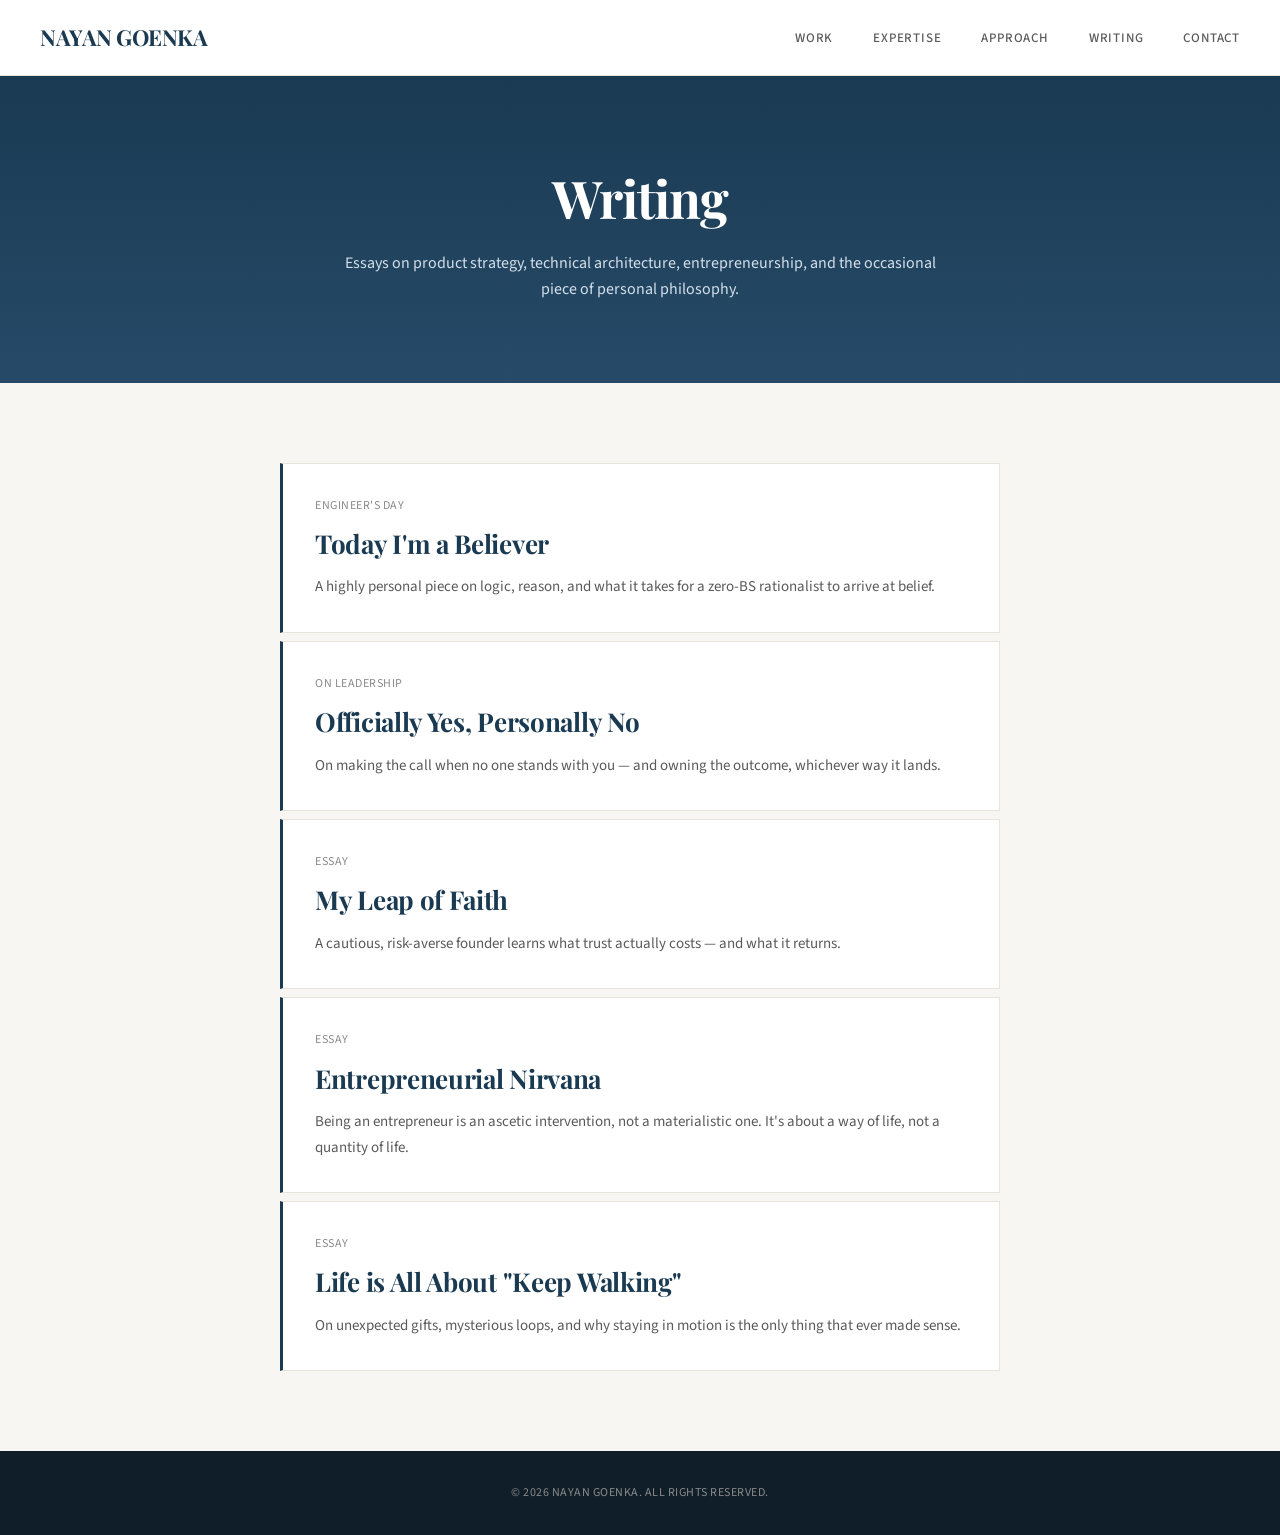
==== blog/index.html @ b5182fcf "Add blog index listing 5 curated posts" ====
<!DOCTYPE html>
<html lang="en">
<head>
    <meta charset="UTF-8">
    <meta name="viewport" content="width=device-width, initial-scale=1.0">
    <meta name="description" content="Writing by Nayan Goenka on product strategy, technical architecture, entrepreneurship, and personal philosophy.">
    <link rel="canonical" href="https://nayangoenka.me/blog/">
    <meta name="robots" content="index, follow">
    <meta name="author" content="Nayan Goenka">

    <meta property="og:title" content="Writing | Nayan Goenka">
    <meta property="og:description" content="Essays on product, architecture, entrepreneurship, and philosophy.">
    <meta property="og:type" content="website">
    <meta property="og:url" content="https://nayangoenka.me/blog/">

    <title>Writing | Nayan Goenka</title>

    <link href="https://fonts.googleapis.com/css2?family=Playfair+Display:wght@600;700&family=Source+Sans+3:wght@400;500;600&display=swap" rel="stylesheet">

    <style>
        * { margin: 0; padding: 0; box-sizing: border-box; }
        html { scroll-behavior: smooth; }
        body {
            font-family: 'Source Sans 3', -apple-system, BlinkMacSystemFont, 'Segoe UI', sans-serif;
            background: #f8f6f2; color: #2c2c2c; line-height: 1.6;
        }
        header {
            background: white; border-bottom: 1px solid #e8e4db;
            padding: 20px 40px; position: sticky; top: 0; z-index: 100;
        }
        header nav {
            display: flex; justify-content: space-between; align-items: center;
            max-width: 1200px; margin: 0 auto;
        }
        header .logo {
            font-family: 'Playfair Display', serif; font-size: 22px; font-weight: 700;
            color: #1a3a52; text-decoration: none; letter-spacing: -0.5px;
        }
        header nav ul { display: flex; list-style: none; gap: 40px; }
        header nav a {
            font-size: 13px; font-weight: 500; text-decoration: none; color: #5a5a5a;
            text-transform: uppercase; letter-spacing: 0.8px; transition: color 0.2s;
        }
        header nav a:hover { color: #1a3a52; }

        .page-header {
            background: linear-gradient(to bottom, #1a3a52, #264a68);
            color: white; padding: 80px 40px; text-align: center;
        }
        .page-header h1 {
            font-family: 'Playfair Display', serif; font-size: 52px; font-weight: 700;
            letter-spacing: -1px; margin-bottom: 12px;
        }
        .page-header p { font-size: 16px; color: #d4e0eb; max-width: 600px; margin: 0 auto; }

        main { max-width: 800px; margin: 0 auto; padding: 80px 40px; }

        .post-list { display: flex; flex-direction: column; gap: 8px; }
        .post-item {
            display: block; padding: 32px; background: white;
            border: 1px solid #e8e4db; border-left: 3px solid #1a3a52;
            text-decoration: none; color: inherit; transition: all 0.2s;
        }
        .post-item:hover { box-shadow: 0 4px 16px rgba(26, 58, 82, 0.08); transform: translateX(2px); }
        .post-item .date {
            font-size: 12px; color: #8a8a8a; text-transform: uppercase;
            letter-spacing: 0.5px; margin-bottom: 8px;
        }
        .post-item h2 {
            font-family: 'Playfair Display', serif; font-size: 26px; font-weight: 700;
            color: #1a3a52; margin-bottom: 10px; letter-spacing: -0.3px;
        }
        .post-item p { font-size: 15px; color: #5a5a5a; line-height: 1.7; }

        footer {
            background: #0f1e28; color: #8a8a8a; padding: 32px 40px; text-align: center;
            font-size: 12px; text-transform: uppercase; letter-spacing: 0.5px;
        }

        @media (max-width: 768px) {
            header { padding: 16px 24px; }
            header nav ul { display: none; }
            .page-header { padding: 60px 24px; }
            .page-header h1 { font-size: 38px; }
            main { padding: 48px 24px; }
            .post-item { padding: 24px; }
            .post-item h2 { font-size: 22px; }
        }
        @media (max-width: 480px) {
            .page-header { padding: 48px 16px; }
            .page-header h1 { font-size: 30px; }
            main { padding: 32px 16px; }
            .post-item { padding: 20px; }
            .post-item h2 { font-size: 20px; }
        }
    </style>
</head>
<body>
    <header>
        <nav>
            <a href="/" class="logo">Nayan Goenka</a>
            <ul>
                <li><a href="/#work">Work</a></li>
                <li><a href="/#expertise">Expertise</a></li>
                <li><a href="/#principles">Approach</a></li>
                <li><a href="/blog/">Writing</a></li>
                <li><a href="/#contact">Contact</a></li>
            </ul>
        </nav>
    </header>

    <section class="page-header">
        <h1>Writing</h1>
        <p>Essays on product strategy, technical architecture, entrepreneurship, and the occasional piece of personal philosophy.</p>
    </section>

    <main>
        <div class="post-list">
            <a href="/blog/today-im-a-believer/" class="post-item">
                <div class="date">Engineer's Day</div>
                <h2>Today I'm a Believer</h2>
                <p>A highly personal piece on logic, reason, and what it takes for a zero-BS rationalist to arrive at belief.</p>
            </a>

            <a href="/blog/officially-yes-personally-no/" class="post-item">
                <div class="date">On Leadership</div>
                <h2>Officially Yes, Personally No</h2>
                <p>On making the call when no one stands with you — and owning the outcome, whichever way it lands.</p>
            </a>

            <a href="/blog/my-leap-of-faith/" class="post-item">
                <div class="date">Essay</div>
                <h2>My Leap of Faith</h2>
                <p>A cautious, risk-averse founder learns what trust actually costs — and what it returns.</p>
            </a>

            <a href="/blog/entrepreneurial-nirvana/" class="post-item">
                <div class="date">Essay</div>
                <h2>Entrepreneurial Nirvana</h2>
                <p>Being an entrepreneur is an ascetic intervention, not a materialistic one. It's about a way of life, not a quantity of life.</p>
            </a>

            <a href="/blog/life-is-all-about-keep-walking/" class="post-item">
                <div class="date">Essay</div>
                <h2>Life is All About "Keep Walking"</h2>
                <p>On unexpected gifts, mysterious loops, and why staying in motion is the only thing that ever made sense.</p>
            </a>
        </div>
    </main>

    <footer>
        <p>&copy; 2026 Nayan Goenka. All Rights Reserved.</p>
    </footer>
</body>
</html>
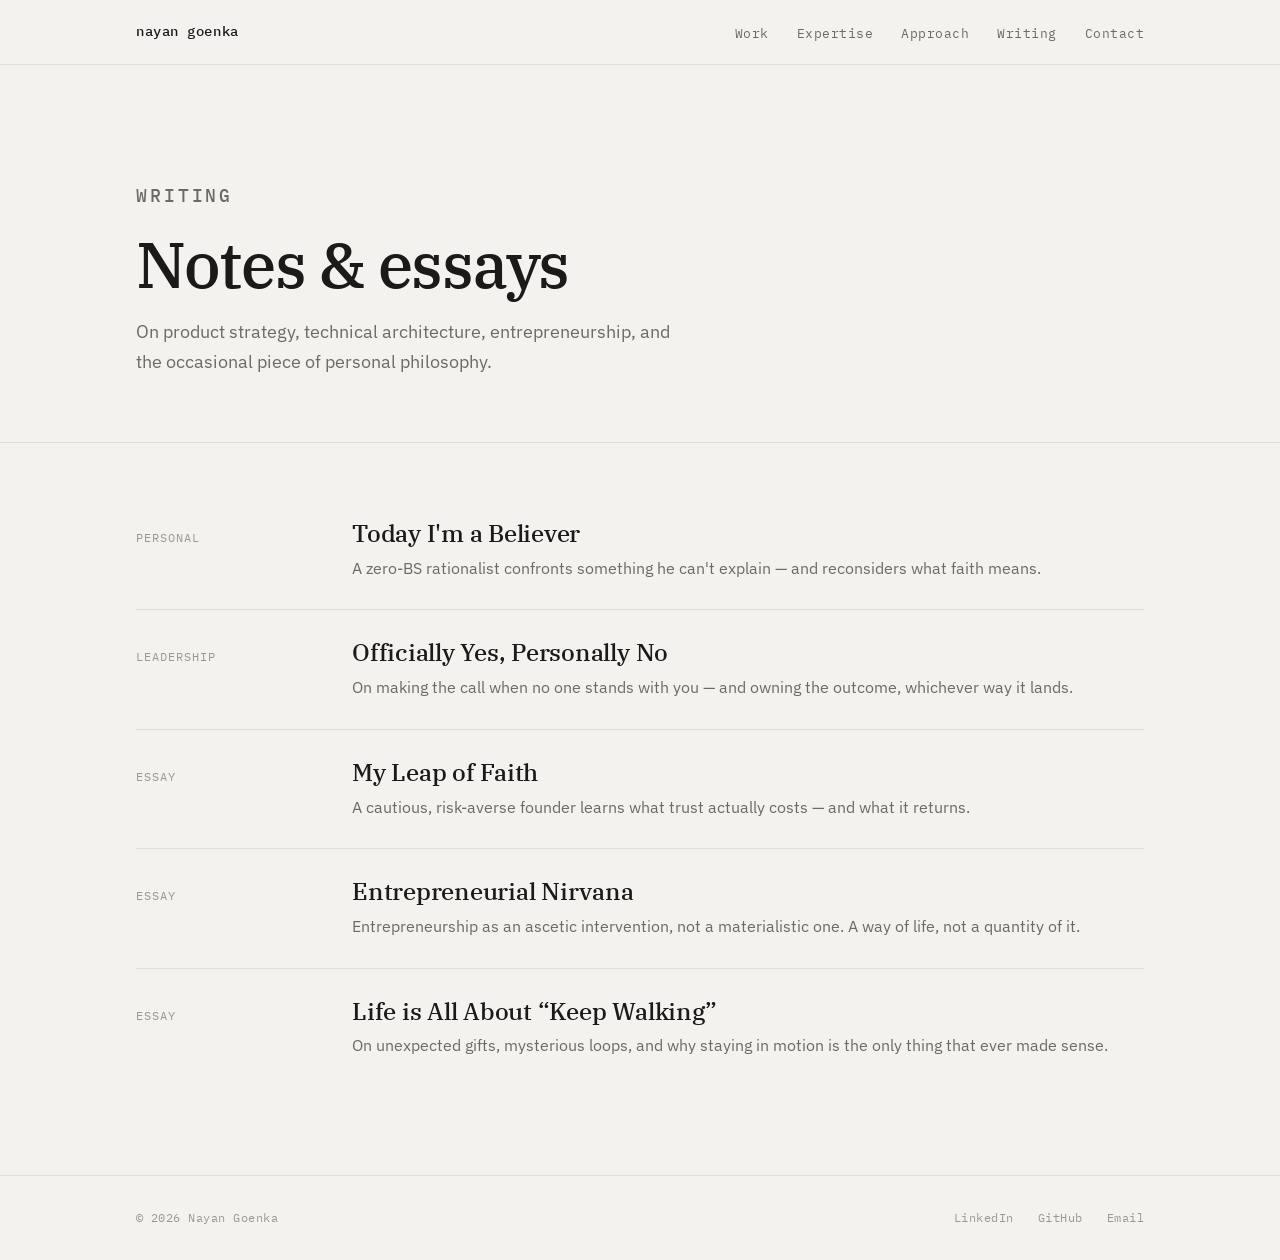
==== commit 5f70420e: "Redesign blog index + template + 404; add /home and renamed-slug redirects" ====
--- a/blog/index.html
+++ b/blog/index.html
@@ -1,155 +1,88 @@
 <!DOCTYPE html>
 <html lang="en">
 <head>
-    <meta charset="UTF-8">
-    <meta name="viewport" content="width=device-width, initial-scale=1.0">
-    <meta name="description" content="Writing by Nayan Goenka on product strategy, technical architecture, entrepreneurship, and personal philosophy.">
-    <link rel="canonical" href="https://nayangoenka.me/blog/">
-    <meta name="robots" content="index, follow">
-    <meta name="author" content="Nayan Goenka">
-
-    <meta property="og:title" content="Writing | Nayan Goenka">
-    <meta property="og:description" content="Essays on product, architecture, entrepreneurship, and philosophy.">
-    <meta property="og:type" content="website">
-    <meta property="og:url" content="https://nayangoenka.me/blog/">
-
-    <title>Writing | Nayan Goenka</title>
-
-    <link href="https://fonts.googleapis.com/css2?family=Playfair+Display:wght@600;700&family=Source+Sans+3:wght@400;500;600&display=swap" rel="stylesheet">
-
-    <style>
-        * { margin: 0; padding: 0; box-sizing: border-box; }
-        html { scroll-behavior: smooth; }
-        body {
-            font-family: 'Source Sans 3', -apple-system, BlinkMacSystemFont, 'Segoe UI', sans-serif;
-            background: #f8f6f2; color: #2c2c2c; line-height: 1.6;
-        }
-        header {
-            background: white; border-bottom: 1px solid #e8e4db;
-            padding: 20px 40px; position: sticky; top: 0; z-index: 100;
-        }
-        header nav {
-            display: flex; justify-content: space-between; align-items: center;
-            max-width: 1200px; margin: 0 auto;
-        }
-        header .logo {
-            font-family: 'Playfair Display', serif; font-size: 22px; font-weight: 700;
-            color: #1a3a52; text-decoration: none; letter-spacing: -0.5px;
-        }
-        header nav ul { display: flex; list-style: none; gap: 40px; }
-        header nav a {
-            font-size: 13px; font-weight: 500; text-decoration: none; color: #5a5a5a;
-            text-transform: uppercase; letter-spacing: 0.8px; transition: color 0.2s;
-        }
-        header nav a:hover { color: #1a3a52; }
-
-        .page-header {
-            background: linear-gradient(to bottom, #1a3a52, #264a68);
-            color: white; padding: 80px 40px; text-align: center;
-        }
-        .page-header h1 {
-            font-family: 'Playfair Display', serif; font-size: 52px; font-weight: 700;
-            letter-spacing: -1px; margin-bottom: 12px;
-        }
-        .page-header p { font-size: 16px; color: #d4e0eb; max-width: 600px; margin: 0 auto; }
-
-        main { max-width: 800px; margin: 0 auto; padding: 80px 40px; }
-
-        .post-list { display: flex; flex-direction: column; gap: 8px; }
-        .post-item {
-            display: block; padding: 32px; background: white;
-            border: 1px solid #e8e4db; border-left: 3px solid #1a3a52;
-            text-decoration: none; color: inherit; transition: all 0.2s;
-        }
-        .post-item:hover { box-shadow: 0 4px 16px rgba(26, 58, 82, 0.08); transform: translateX(2px); }
-        .post-item .date {
-            font-size: 12px; color: #8a8a8a; text-transform: uppercase;
-            letter-spacing: 0.5px; margin-bottom: 8px;
-        }
-        .post-item h2 {
-            font-family: 'Playfair Display', serif; font-size: 26px; font-weight: 700;
-            color: #1a3a52; margin-bottom: 10px; letter-spacing: -0.3px;
-        }
-        .post-item p { font-size: 15px; color: #5a5a5a; line-height: 1.7; }
-
-        footer {
-            background: #0f1e28; color: #8a8a8a; padding: 32px 40px; text-align: center;
-            font-size: 12px; text-transform: uppercase; letter-spacing: 0.5px;
-        }
-
-        @media (max-width: 768px) {
-            header { padding: 16px 24px; }
-            header nav ul { display: none; }
-            .page-header { padding: 60px 24px; }
-            .page-header h1 { font-size: 38px; }
-            main { padding: 48px 24px; }
-            .post-item { padding: 24px; }
-            .post-item h2 { font-size: 22px; }
-        }
-        @media (max-width: 480px) {
-            .page-header { padding: 48px 16px; }
-            .page-header h1 { font-size: 30px; }
-            main { padding: 32px 16px; }
-            .post-item { padding: 20px; }
-            .post-item h2 { font-size: 20px; }
-        }
-    </style>
+<meta charset="UTF-8">
+<meta name="viewport" content="width=device-width, initial-scale=1.0">
+<meta name="description" content="Writing by Nayan Goenka on product, leadership, entrepreneurship, and personal philosophy.">
+<link rel="canonical" href="https://nayangoenka.me/blog/">
+<meta name="robots" content="index, follow">
+<meta name="author" content="Nayan Goenka">
+<meta property="og:title" content="Writing | Nayan Goenka">
+<meta property="og:description" content="Essays on product, leadership, entrepreneurship, and philosophy.">
+<meta property="og:type" content="website">
+<meta property="og:url" content="https://nayangoenka.me/blog/">
+<title>Writing | Nayan Goenka</title>
+<link rel="preconnect" href="https://fonts.googleapis.com">
+<link rel="preconnect" href="https://fonts.gstatic.com" crossorigin>
+<link href="https://fonts.googleapis.com/css2?family=IBM+Plex+Mono:wght@400;500&family=IBM+Plex+Sans:wght@400;500;600&family=IBM+Plex+Serif:wght@400;500;600&display=swap" rel="stylesheet">
+<link rel="stylesheet" href="/styles.css">
 </head>
 <body>
-    <header>
-        <nav>
-            <a href="/" class="logo">Nayan Goenka</a>
-            <ul>
-                <li><a href="/#work">Work</a></li>
-                <li><a href="/#expertise">Expertise</a></li>
-                <li><a href="/#principles">Approach</a></li>
-                <li><a href="/blog/">Writing</a></li>
-                <li><a href="/#contact">Contact</a></li>
-            </ul>
-        </nav>
-    </header>
-
-    <section class="page-header">
-        <h1>Writing</h1>
-        <p>Essays on product strategy, technical architecture, entrepreneurship, and the occasional piece of personal philosophy.</p>
-    </section>
-
-    <main>
-        <div class="post-list">
-            <a href="/blog/today-im-a-believer/" class="post-item">
-                <div class="date">Engineer's Day</div>
-                <h2>Today I'm a Believer</h2>
-                <p>A highly personal piece on logic, reason, and what it takes for a zero-BS rationalist to arrive at belief.</p>
-            </a>
-
-            <a href="/blog/officially-yes-personally-no/" class="post-item">
-                <div class="date">On Leadership</div>
-                <h2>Officially Yes, Personally No</h2>
-                <p>On making the call when no one stands with you — and owning the outcome, whichever way it lands.</p>
-            </a>
-
-            <a href="/blog/my-leap-of-faith/" class="post-item">
-                <div class="date">Essay</div>
-                <h2>My Leap of Faith</h2>
-                <p>A cautious, risk-averse founder learns what trust actually costs — and what it returns.</p>
-            </a>
-
-            <a href="/blog/entrepreneurial-nirvana/" class="post-item">
-                <div class="date">Essay</div>
-                <h2>Entrepreneurial Nirvana</h2>
-                <p>Being an entrepreneur is an ascetic intervention, not a materialistic one. It's about a way of life, not a quantity of life.</p>
-            </a>
-
-            <a href="/blog/life-is-all-about-keep-walking/" class="post-item">
-                <div class="date">Essay</div>
-                <h2>Life is All About "Keep Walking"</h2>
-                <p>On unexpected gifts, mysterious loops, and why staying in motion is the only thing that ever made sense.</p>
-            </a>
+<header class="site-header">
+  <div class="wrap">
+    <a href="/" class="brand">nayan goenka</a>
+    <nav><ul class="nav">
+      <li><a href="/#work">Work</a></li>
+      <li><a href="/#expertise">Expertise</a></li>
+      <li><a href="/#approach">Approach</a></li>
+      <li><a href="/blog/">Writing</a></li>
+      <li><a href="/#contact">Contact</a></li>
+    </ul></nav>
+  </div>
+</header>
+<main>
+  <div class="page-head"><div class="wrap">
+    <p class="eyebrow">Writing</p>
+    <h1>Notes &amp; essays</h1>
+    <p>On product strategy, technical architecture, entrepreneurship, and the occasional piece of personal philosophy.</p>
+  </div></div>
+  <section class="section" style="border-top:none;padding-top:48px"><div class="wrap"><div class="posts">
+      <a href="/blog/today-im-a-believer/" class="post-row">
+        <span class="kicker">Personal</span>
+        <div>
+          <h3>Today I'm a Believer</h3>
+          <p>A zero-BS rationalist confronts something he can't explain — and reconsiders what faith means.</p>
         </div>
-    </main>
-
-    <footer>
-        <p>&copy; 2026 Nayan Goenka. All Rights Reserved.</p>
-    </footer>
+      </a>
+      <a href="/blog/officially-yes-personally-no/" class="post-row">
+        <span class="kicker">Leadership</span>
+        <div>
+          <h3>Officially Yes, Personally No</h3>
+          <p>On making the call when no one stands with you — and owning the outcome, whichever way it lands.</p>
+        </div>
+      </a>
+      <a href="/blog/my-leap-of-faith/" class="post-row">
+        <span class="kicker">Essay</span>
+        <div>
+          <h3>My Leap of Faith</h3>
+          <p>A cautious, risk-averse founder learns what trust actually costs — and what it returns.</p>
+        </div>
+      </a>
+      <a href="/blog/entrepreneurial-nirvana/" class="post-row">
+        <span class="kicker">Essay</span>
+        <div>
+          <h3>Entrepreneurial Nirvana</h3>
+          <p>Entrepreneurship as an ascetic intervention, not a materialistic one. A way of life, not a quantity of it.</p>
+        </div>
+      </a>
+      <a href="/blog/life-is-all-about-keep-walking/" class="post-row">
+        <span class="kicker">Essay</span>
+        <div>
+          <h3>Life is All About &ldquo;Keep Walking&rdquo;</h3>
+          <p>On unexpected gifts, mysterious loops, and why staying in motion is the only thing that ever made sense.</p>
+        </div>
+      </a>
+  </div></div></section>
+</main>
+<footer class="site-footer">
+  <div class="wrap">
+    <p>© 2026 Nayan Goenka</p>
+    <div class="links">
+      <a href="https://linkedin.com/in/nayan576" target="_blank" rel="noopener">LinkedIn</a>
+      <a href="https://github.com/nayan576" target="_blank" rel="noopener">GitHub</a>
+      <a href="mailto:ping@nayangoenka.me">Email</a>
+    </div>
+  </div>
+</footer>
 </body>
 </html>
--- a/styles.css
+++ b/styles.css
@@ -0,0 +1,370 @@
+/* ============================================================
+   nayangoenka.me — design system
+   All–IBM Plex superfamily. Monochrome, editorial-engineering.
+   Serif = display · Sans = body/UI · Mono = metadata/labels
+   ============================================================ */
+
+:root {
+  --paper:   #f3f2ef;
+  --surface: #fbfaf8;
+  --ink:     #1b1a18;
+  --muted:   #6c6a64;
+  --faint:   #9b988f;
+  --rule:    #e0ddd6;
+  --rule-strong: #cbc7bd;
+
+  --accent:        #3a4256;
+  --accent-strong: #272d3c;
+
+  --measure: 40rem;
+  --shell:   68rem;
+
+  --serif: 'IBM Plex Serif', Georgia, serif;
+  --sans:  'IBM Plex Sans', -apple-system, BlinkMacSystemFont, 'Segoe UI', sans-serif;
+  --mono:  'IBM Plex Mono', ui-monospace, SFMono-Regular, Menlo, monospace;
+}
+
+* { margin: 0; padding: 0; box-sizing: border-box; }
+
+html { scroll-behavior: smooth; -webkit-text-size-adjust: 100%; }
+
+body {
+  font-family: var(--sans);
+  background: var(--paper);
+  color: var(--ink);
+  line-height: 1.7;
+  font-size: 17px;
+  font-weight: 400;
+  -webkit-font-smoothing: antialiased;
+  text-rendering: optimizeLegibility;
+}
+
+/* ---------- shared shell ---------- */
+.wrap { max-width: var(--shell); margin: 0 auto; padding: 0 40px; }
+
+/* ---------- eyebrow / mono labels ---------- */
+.eyebrow {
+  font-family: var(--mono);
+  font-size: 12px;
+  font-weight: 500;
+  letter-spacing: 0.16em;
+  text-transform: uppercase;
+  color: var(--faint);
+}
+
+/* ---------- header / nav ---------- */
+.site-header {
+  position: sticky; top: 0; z-index: 50;
+  background: color-mix(in srgb, var(--paper) 88%, transparent);
+  backdrop-filter: saturate(140%) blur(8px);
+  border-bottom: 1px solid var(--rule);
+}
+.site-header .wrap {
+  display: flex; align-items: center; justify-content: space-between;
+  height: 64px;
+}
+.brand {
+  font-family: var(--mono);
+  font-size: 14px;
+  font-weight: 500;
+  letter-spacing: 0.04em;
+  color: var(--ink);
+  text-decoration: none;
+}
+.brand:hover { color: var(--muted); }
+.nav { display: flex; gap: 28px; list-style: none; }
+.nav a {
+  font-family: var(--mono);
+  font-size: 12.5px;
+  letter-spacing: 0.04em;
+  color: var(--muted);
+  text-decoration: none;
+  transition: color .18s ease;
+}
+.nav a:hover { color: var(--accent); }
+
+/* ---------- hero ---------- */
+.hero { padding: 132px 0 96px; }
+.hero .eyebrow { margin-bottom: 28px; color: var(--accent); }
+.hero h1 {
+  font-family: var(--serif);
+  font-weight: 500;
+  font-size: clamp(48px, 8vw, 84px);
+  line-height: 1.0;
+  letter-spacing: -0.02em;
+  margin-bottom: 28px;
+}
+.hero .lede {
+  max-width: 34rem;
+  font-size: 20px;
+  line-height: 1.55;
+  color: var(--muted);
+  margin-bottom: 40px;
+}
+.hero .lede strong { color: var(--ink); font-weight: 500; }
+
+/* ---------- text links / actions ---------- */
+.actions { display: flex; gap: 28px; flex-wrap: wrap; align-items: center; }
+.tlink {
+  font-family: var(--mono);
+  font-size: 13px;
+  letter-spacing: 0.04em;
+  color: var(--ink);
+  text-decoration: none;
+  padding-bottom: 3px;
+  border-bottom: 1.5px solid var(--ink);
+  transition: opacity .18s ease, border-color .18s ease;
+}
+.tlink:hover { opacity: .55; }
+.tlink.ghost { color: var(--muted); border-bottom-color: var(--rule-strong); }
+.tlink.ghost:hover { color: var(--accent); border-bottom-color: var(--accent); opacity: 1; }
+
+/* ---------- sections ---------- */
+.section { padding: 88px 0; border-top: 1px solid var(--rule); }
+.section-head {
+  display: grid; grid-template-columns: 1fr; gap: 6px;
+  margin-bottom: 56px;
+}
+.section-head h2 {
+  font-family: var(--serif);
+  font-weight: 500;
+  font-size: clamp(28px, 4vw, 38px);
+  letter-spacing: -0.015em;
+  line-height: 1.1;
+}
+
+/* ---------- work: metadata rows ---------- */
+.rows { display: flex; flex-direction: column; }
+.row {
+  display: grid;
+  grid-template-columns: 16rem 1fr;
+  gap: 40px;
+  padding: 32px 0;
+  border-top: 1px solid var(--rule);
+}
+.row:first-child { border-top: none; }
+.row .meta .role-name {
+  font-family: var(--serif);
+  font-size: 21px;
+  font-weight: 500;
+  letter-spacing: -0.01em;
+  margin-bottom: 8px;
+}
+.row .meta .tag {
+  font-family: var(--mono);
+  font-size: 12px;
+  letter-spacing: 0.08em;
+  text-transform: uppercase;
+  color: var(--faint);
+  display: block;
+  line-height: 1.5;
+}
+.row .body p { color: var(--muted); font-size: 16.5px; }
+.row .body p strong { color: var(--ink); font-weight: 500; }
+
+/* ---------- expertise / principles: labeled list ---------- */
+.deflist { display: grid; grid-template-columns: repeat(2, 1fr); gap: 48px 56px; }
+.def .num {
+  font-family: var(--mono);
+  font-size: 12px;
+  color: var(--faint);
+  letter-spacing: 0.08em;
+  display: block;
+  margin-bottom: 12px;
+}
+.def h3 {
+  font-family: var(--sans);
+  font-size: 17px;
+  font-weight: 500;
+  margin-bottom: 10px;
+  letter-spacing: -0.005em;
+}
+.def p { color: var(--muted); font-size: 16px; line-height: 1.65; }
+
+/* ---------- writing list ---------- */
+.posts { display: flex; flex-direction: column; }
+.post-row {
+  display: grid;
+  grid-template-columns: 11rem 1fr;
+  gap: 40px;
+  align-items: baseline;
+  padding: 28px 0;
+  border-top: 1px solid var(--rule);
+  text-decoration: none;
+  color: inherit;
+  transition: background .18s ease;
+}
+.post-row:first-child { border-top: none; }
+.post-row .kicker {
+  font-family: var(--mono);
+  font-size: 12px;
+  letter-spacing: 0.08em;
+  text-transform: uppercase;
+  color: var(--faint);
+  padding-top: 5px;
+}
+.post-row h3 {
+  font-family: var(--serif);
+  font-size: 24px;
+  font-weight: 500;
+  letter-spacing: -0.01em;
+  line-height: 1.2;
+  margin-bottom: 8px;
+  transition: opacity .18s ease;
+}
+.post-row p { color: var(--muted); font-size: 16px; line-height: 1.6; }
+.post-row:hover h3 { color: var(--accent); }
+
+.more {
+  margin-top: 40px;
+  font-family: var(--mono);
+  font-size: 13px;
+  letter-spacing: 0.04em;
+}
+.more a { color: var(--accent); text-decoration: none; border-bottom: 1.5px solid var(--accent); padding-bottom: 2px; }
+.more a:hover { opacity: .55; }
+
+/* ---------- contact ---------- */
+.contact { padding: 96px 0; border-top: 1px solid var(--rule); }
+.contact h2 {
+  font-family: var(--serif);
+  font-weight: 500;
+  font-size: clamp(30px, 5vw, 46px);
+  letter-spacing: -0.02em;
+  line-height: 1.05;
+  margin-bottom: 24px;
+  max-width: 28rem;
+}
+.contact p { color: var(--muted); max-width: 34rem; margin-bottom: 36px; font-size: 17px; }
+.contact .actions a { font-size: 13px; }
+
+/* ---------- footer ---------- */
+.site-footer {
+  border-top: 1px solid var(--rule);
+  padding: 32px 0;
+}
+.site-footer .wrap {
+  display: flex; justify-content: space-between; align-items: center; gap: 20px; flex-wrap: wrap;
+}
+.site-footer p, .site-footer a {
+  font-family: var(--mono);
+  font-size: 12px;
+  letter-spacing: 0.04em;
+  color: var(--faint);
+}
+.site-footer a { text-decoration: none; }
+.site-footer a:hover { color: var(--ink); }
+.site-footer .links { display: flex; gap: 24px; }
+
+/* ============================================================
+   ARTICLE (blog post)
+   ============================================================ */
+.article-head { padding: 116px 0 0; }
+.article-head .wrap { max-width: var(--measure); }
+.article-head .eyebrow { margin-bottom: 22px; }
+.article-head h1 {
+  font-family: var(--serif);
+  font-weight: 500;
+  font-size: clamp(36px, 6vw, 56px);
+  line-height: 1.08;
+  letter-spacing: -0.02em;
+}
+.article-body { padding: 56px 0 96px; }
+.article-body .wrap { max-width: var(--measure); }
+.article-body .lede {
+  font-family: var(--serif);
+  font-size: 22px;
+  line-height: 1.5;
+  color: var(--ink);
+  margin-bottom: 36px;
+}
+.article-body p { margin-bottom: 24px; font-size: 18px; line-height: 1.78; color: #2c2b28; }
+.article-body h2 {
+  font-family: var(--serif);
+  font-weight: 500;
+  font-size: 28px;
+  letter-spacing: -0.01em;
+  margin: 48px 0 18px;
+}
+.article-body h3 {
+  font-family: var(--sans);
+  font-weight: 500;
+  font-size: 18px;
+  margin: 36px 0 12px;
+}
+.article-body blockquote {
+  margin: 36px 0;
+  padding-left: 26px;
+  border-left: 2px solid var(--ink);
+  font-family: var(--serif);
+  font-style: italic;
+  font-size: 22px;
+  line-height: 1.5;
+  color: var(--ink);
+}
+.article-body a { color: var(--accent); text-decoration: underline; text-underline-offset: 3px; text-decoration-thickness: 1px; }
+.article-body a:hover { opacity: .6; }
+.back-link {
+  display: inline-block;
+  margin-top: 48px;
+  padding-top: 32px;
+  border-top: 1px solid var(--rule);
+  font-family: var(--mono);
+  font-size: 13px;
+  letter-spacing: 0.04em;
+  color: var(--ink);
+  text-decoration: none;
+}
+.back-link:hover { opacity: .55; }
+
+/* ---------- blog index header ---------- */
+.page-head { padding: 116px 0 64px; border-bottom: 1px solid var(--rule); }
+.page-head .eyebrow { margin-bottom: 20px; }
+.page-head h1 {
+  font-family: var(--serif);
+  font-weight: 500;
+  font-size: clamp(40px, 7vw, 64px);
+  line-height: 1.02;
+  letter-spacing: -0.02em;
+  margin-bottom: 20px;
+}
+.page-head p { color: var(--muted); max-width: 34rem; font-size: 18px; }
+
+/* ============================================================
+   FOCUS / ACCESSIBILITY
+   ============================================================ */
+a:focus-visible, button:focus-visible {
+  outline: 2px solid var(--accent);
+  outline-offset: 3px;
+  border-radius: 1px;
+}
+
+/* ============================================================
+   RESPONSIVE
+   ============================================================ */
+@media (max-width: 820px) {
+  .wrap { padding: 0 24px; }
+  .nav { display: none; }
+  .hero { padding: 88px 0 64px; }
+  .section { padding: 64px 0; }
+  .section-head { margin-bottom: 40px; }
+  .row { grid-template-columns: 1fr; gap: 14px; padding: 28px 0; }
+  .deflist { grid-template-columns: 1fr; gap: 36px; }
+  .post-row { grid-template-columns: 1fr; gap: 8px; }
+  .post-row .kicker { padding-top: 0; }
+  .article-head { padding: 84px 0 0; }
+  .article-body { padding: 40px 0 72px; }
+  .page-head { padding: 84px 0 48px; }
+}
+
+@media (max-width: 480px) {
+  .wrap { padding: 0 20px; }
+  .hero { padding: 64px 0 52px; }
+  .article-body p { font-size: 17px; }
+}
+
+/* ---------- reduced motion ---------- */
+@media (prefers-reduced-motion: reduce) {
+  html { scroll-behavior: auto; }
+  * { transition: none !important; }
+}
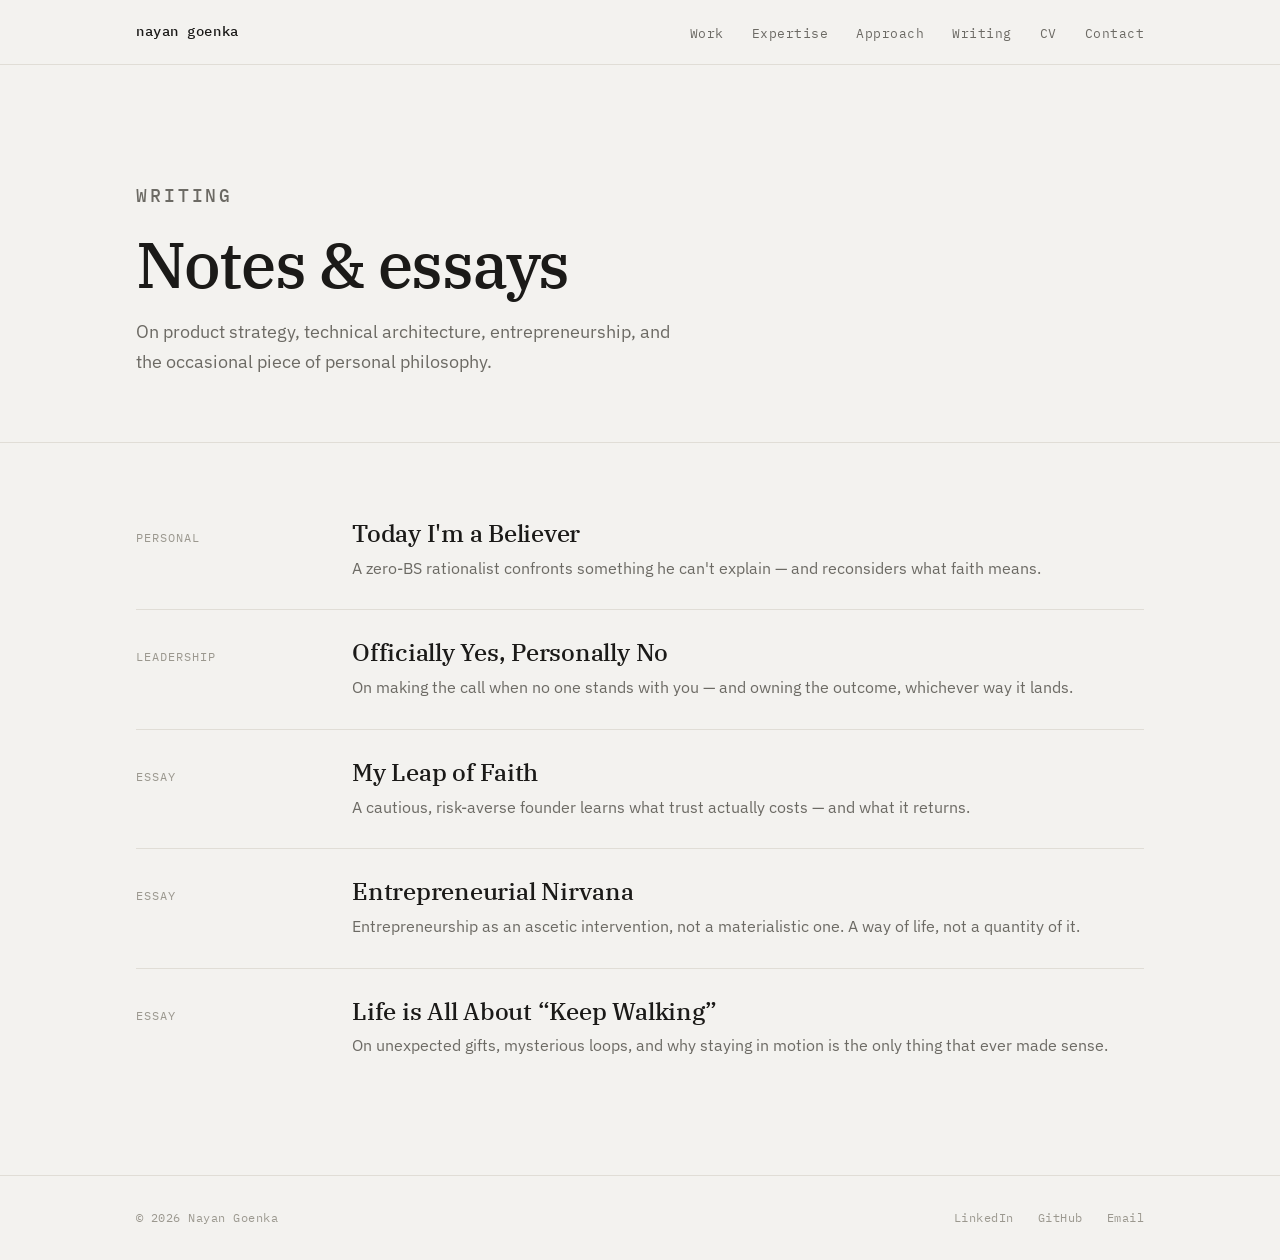
==== commit 0a6e7177: "Add CV nav link across blog index, posts, and template (nav consistency)" ====
--- a/blog/index.html
+++ b/blog/index.html
@@ -26,6 +26,7 @@
       <li><a href="/#expertise">Expertise</a></li>
       <li><a href="/#approach">Approach</a></li>
       <li><a href="/blog/">Writing</a></li>
+      <li><a href="/cv/">CV</a></li>
       <li><a href="/#contact">Contact</a></li>
     </ul></nav>
   </div>
--- a/styles.css
+++ b/styles.css
@@ -368,3 +368,106 @@
   html { scroll-behavior: auto; }
   * { transition: none !important; }
 }
+
+/* ============================================================
+   CV PAGE
+   ============================================================ */
+.cv-wrap { max-width: 46rem; }
+.page-head .actions { margin-top: 28px; }
+.btn-download {
+  display: inline-flex; align-items: center; gap: 10px;
+  font-family: var(--mono);
+  font-size: 13px;
+  letter-spacing: 0.04em;
+  color: var(--paper);
+  background: var(--ink);
+  text-decoration: none;
+  padding: 11px 20px;
+  border-radius: 2px;
+  transition: background .18s ease;
+}
+.btn-download:hover { background: var(--accent-strong); }
+
+.cv-section { padding: 64px 0; border-top: 1px solid var(--rule); }
+.cv-section > .wrap { max-width: 46rem; }
+.cv-section h2 {
+  font-family: var(--serif);
+  font-weight: 500;
+  font-size: clamp(24px, 4vw, 32px);
+  letter-spacing: -0.015em;
+  margin-bottom: 36px;
+}
+
+.cv-role { padding: 30px 0; border-top: 1px solid var(--rule); }
+.cv-role:first-of-type { border-top: none; padding-top: 0; }
+.cv-role .cv-role-name {
+  font-family: var(--serif);
+  font-size: 20px;
+  font-weight: 500;
+  letter-spacing: -0.01em;
+  margin-bottom: 6px;
+}
+.cv-role .cv-meta {
+  font-family: var(--mono);
+  font-size: 12px;
+  letter-spacing: 0.06em;
+  text-transform: uppercase;
+  color: var(--faint);
+  margin-bottom: 14px;
+  line-height: 1.6;
+}
+.cv-role .cv-note {
+  font-family: var(--mono);
+  font-size: 11.5px;
+  letter-spacing: 0.04em;
+  color: var(--accent);
+  margin-bottom: 14px;
+}
+.cv-role ul { list-style: none; }
+.cv-role li {
+  position: relative;
+  padding-left: 20px;
+  margin-bottom: 12px;
+  font-size: 16px;
+  line-height: 1.65;
+  color: #2c2b28;
+}
+.cv-role li::before {
+  content: "";
+  position: absolute; left: 2px; top: 11px;
+  width: 5px; height: 5px;
+  background: var(--accent);
+  border-radius: 50%;
+}
+.cv-role li strong { font-weight: 600; color: var(--ink); }
+.cv-role p.cv-line { font-size: 16px; line-height: 1.65; color: #2c2b28; }
+
+/* architecture stance — label/value rows */
+.stance { display: flex; flex-direction: column; }
+.stance-row {
+  display: grid;
+  grid-template-columns: 11rem 1fr;
+  gap: 24px;
+  padding: 14px 0;
+  border-top: 1px solid var(--rule);
+}
+.stance-row:first-child { border-top: none; }
+.stance-row .k {
+  font-family: var(--mono);
+  font-size: 12px;
+  letter-spacing: 0.06em;
+  text-transform: uppercase;
+  color: var(--faint);
+  padding-top: 2px;
+}
+.stance-row .v { font-size: 16px; line-height: 1.6; color: #2c2b28; }
+
+.skills-line { font-size: 16.5px; line-height: 1.9; color: #2c2b28; }
+.edu-line { font-size: 16.5px; line-height: 1.7; color: #2c2b28; }
+.edu-line strong { font-weight: 600; color: var(--ink); }
+.edu-line .sub { display: block; color: var(--muted); font-size: 15px; margin-top: 6px; }
+
+@media (max-width: 820px) {
+  .stance-row { grid-template-columns: 1fr; gap: 4px; }
+  .cv-section { padding: 48px 0; }
+}
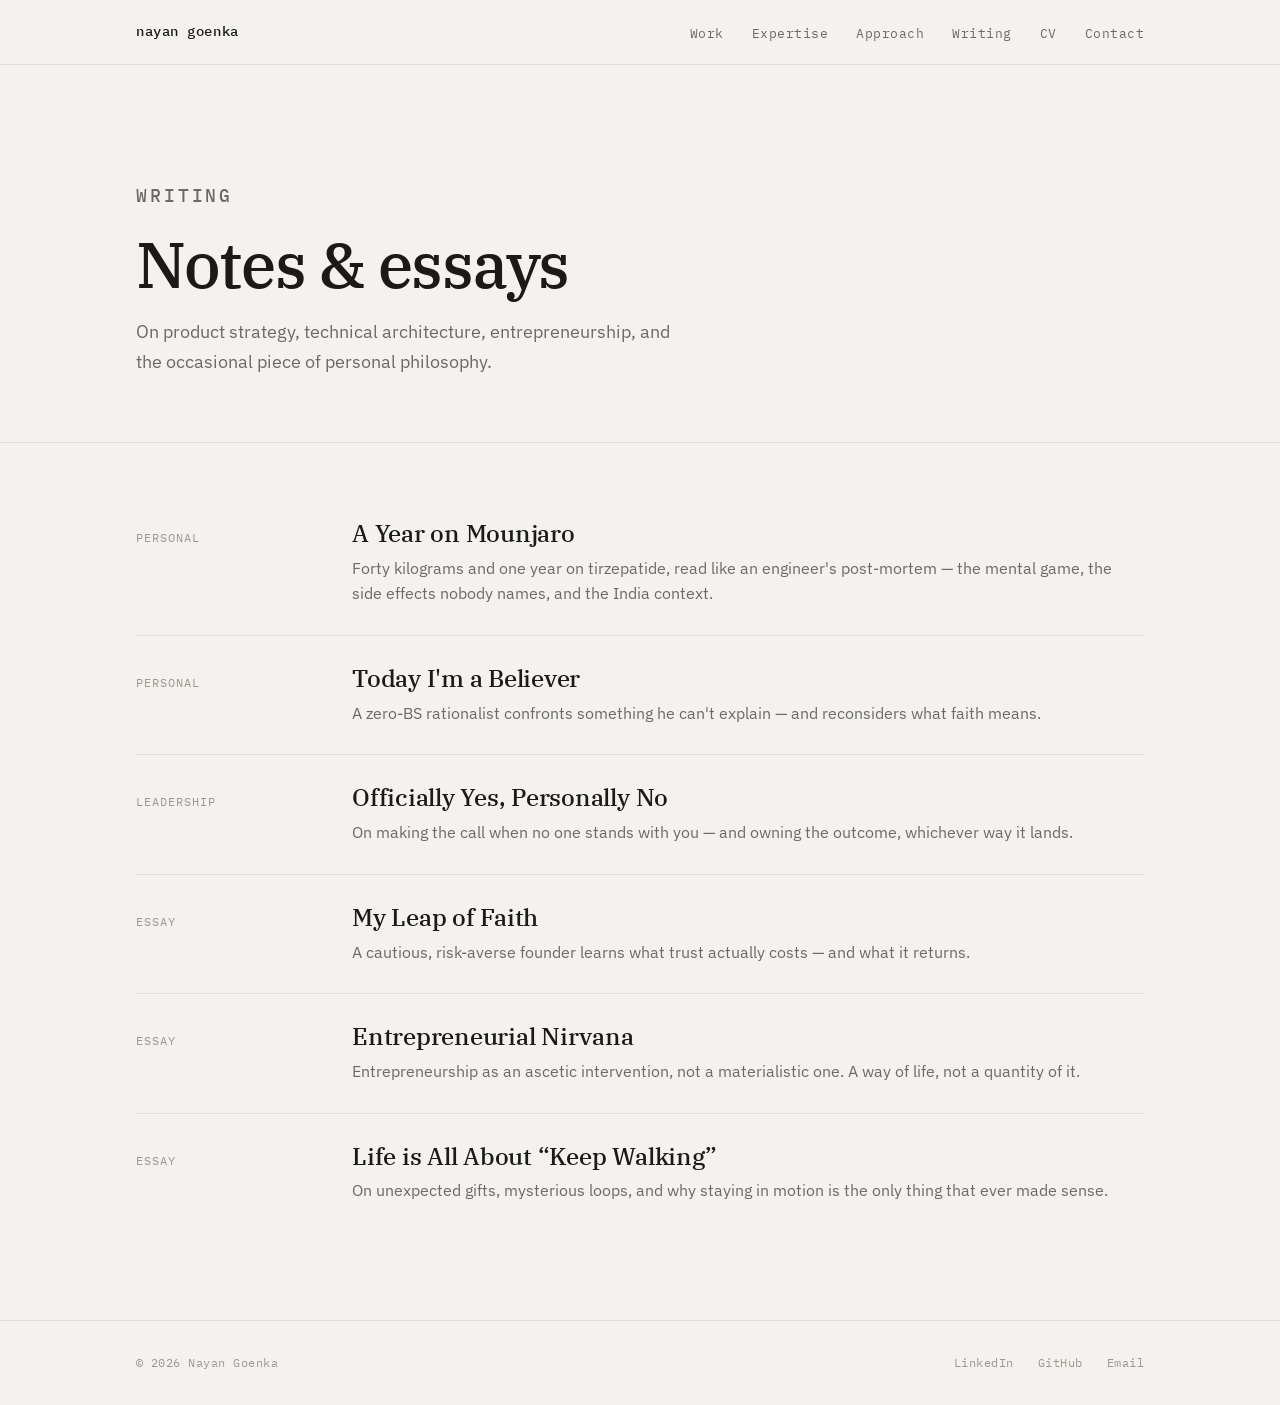
==== commit 733f3141: "Add 'A Year on Mounjaro' post; wire into blog index and sitemap" ====
--- a/blog/index.html
+++ b/blog/index.html
@@ -38,6 +38,13 @@
     <p>On product strategy, technical architecture, entrepreneurship, and the occasional piece of personal philosophy.</p>
   </div></div>
   <section class="section" style="border-top:none;padding-top:48px"><div class="wrap"><div class="posts">
+      <a href="/blog/a-year-on-mounjaro/" class="post-row">
+        <span class="kicker">Personal</span>
+        <div>
+          <h3>A Year on Mounjaro</h3>
+          <p>Forty kilograms and one year on tirzepatide, read like an engineer's post-mortem — the mental game, the side effects nobody names, and the India context.</p>
+        </div>
+      </a>
       <a href="/blog/today-im-a-believer/" class="post-row">
         <span class="kicker">Personal</span>
         <div>
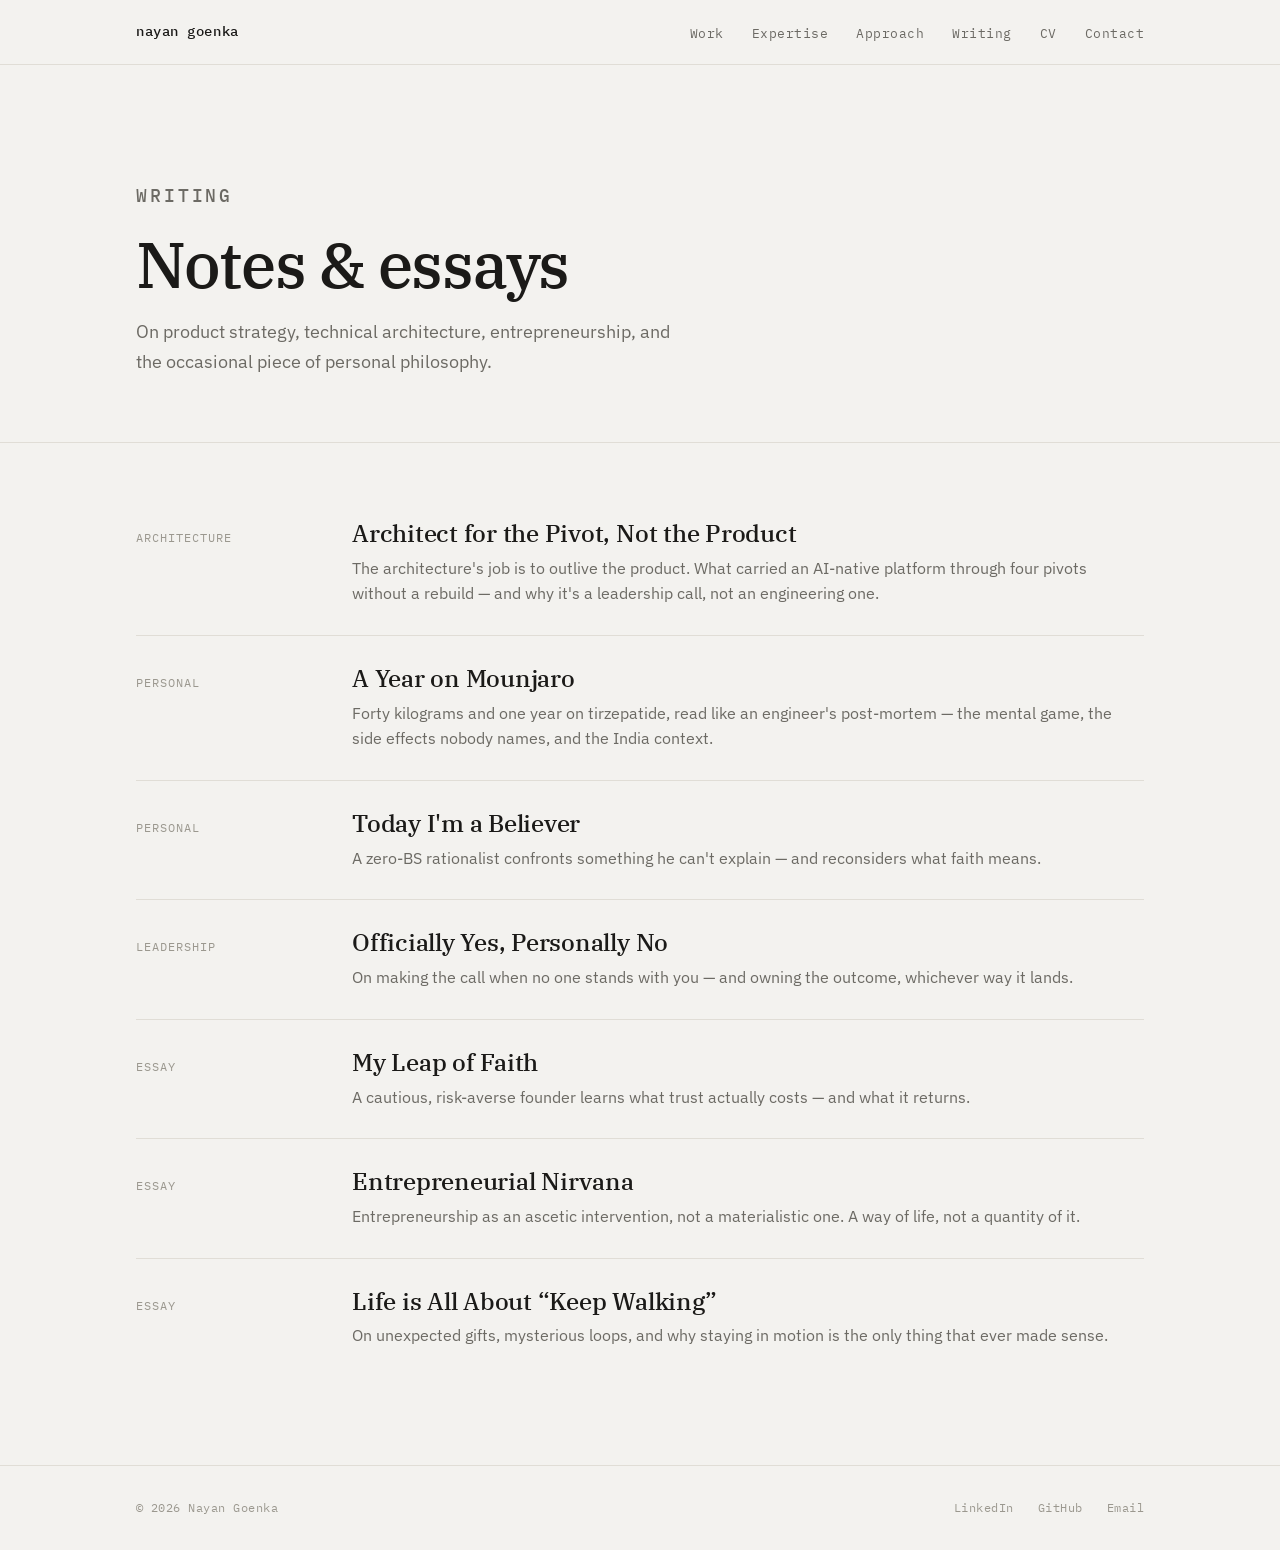
==== commit 8c1150ea: "Publish flagship 'Architect for the Pivot, Not the Product'; feature on home, add to blog index and " ====
--- a/blog/index.html
+++ b/blog/index.html
@@ -38,6 +38,13 @@
     <p>On product strategy, technical architecture, entrepreneurship, and the occasional piece of personal philosophy.</p>
   </div></div>
   <section class="section" style="border-top:none;padding-top:48px"><div class="wrap"><div class="posts">
+      <a href="/blog/architect-for-the-pivot/" class="post-row">
+        <span class="kicker">Architecture</span>
+        <div>
+          <h3>Architect for the Pivot, Not the Product</h3>
+          <p>The architecture's job is to outlive the product. What carried an AI-native platform through four pivots without a rebuild — and why it's a leadership call, not an engineering one.</p>
+        </div>
+      </a>
       <a href="/blog/a-year-on-mounjaro/" class="post-row">
         <span class="kicker">Personal</span>
         <div>
